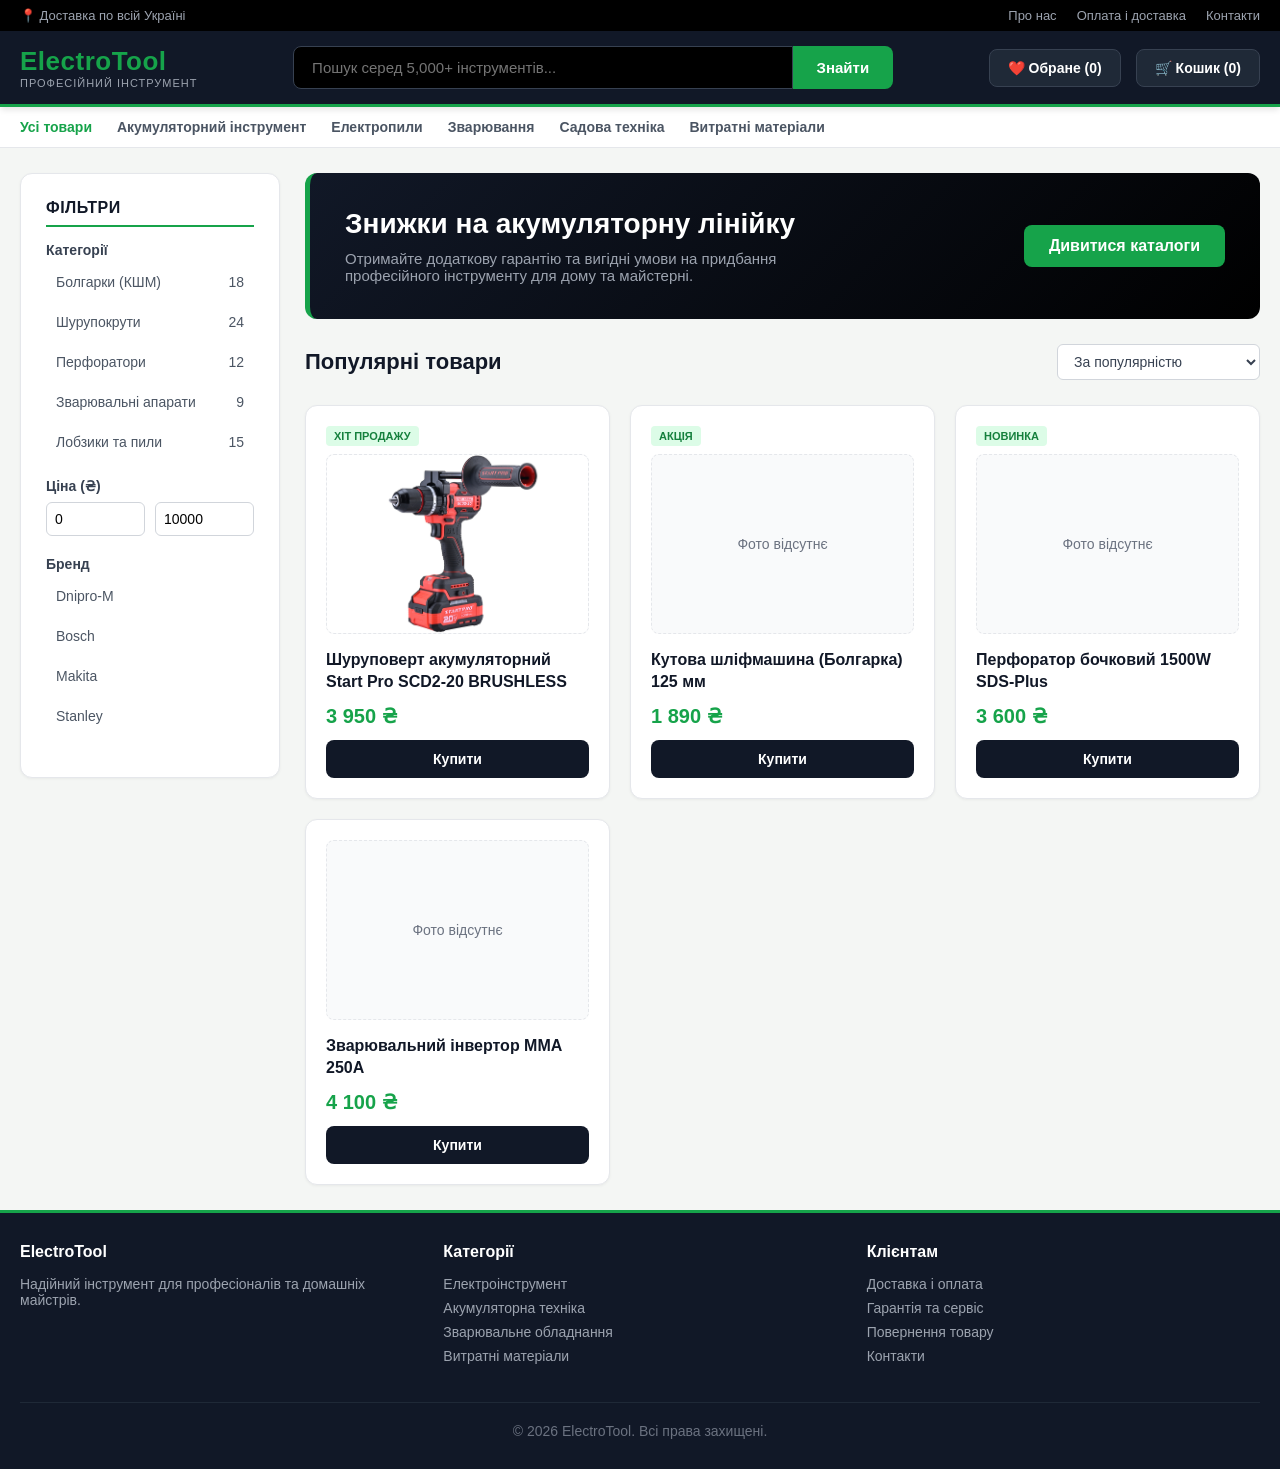
==== index.html @ 74cc7c4a "V1" ====
<!DOCTYPE html>
<html lang="uk">
<head>
  <meta charset="UTF-8">
  <meta name="viewport" content="width=device-width, initial-scale=1.0">
  <title>ElectroTool — Професійний електроінструмент</title>
  <link rel="stylesheet" href="style.css">
</head>
<body>

  <div class="top-bar">
    <span>📍 Доставка по всій Україні</span>
    <div class="top-bar-links">
      <a href="#">Про нас</a>
      <a href="#">Оплата і доставка</a>
      <a href="#">Контакти</a>
    </div>
  </div>

  <header>
    <div class="logo-block">
      <a href="#" class="logo">ElectroTool</a>
      <span class="logo-sub">Професійний інструмент</span>
    </div>
    
    <div class="search-bar">
      <input type="text" placeholder="Пошук серед 5,000+ інструментів...">
      <button type="button">Знайти</button>
    </div>

    <div class="header-actions">
      <a href="#" class="action-btn">❤️ Обране (0)</a>
      <a href="#" class="action-btn">🛒 Кошик (0)</a>
    </div>
  </header>

  <nav class="main-nav">
    <a href="#" class="active">Усі товари</a>
    <a href="#">Акумуляторний інструмент</a>
    <a href="#">Електропили</a>
    <a href="#">Зварювання</a>
    <a href="#">Садова техніка</a>
    <a href="#">Витратні матеріали</a>
  </nav>

  <div class="container">
    <aside>
      <h3>Фільтри</h3>
      
      <div class="filter-group">
        <label>Категорії</label>
        <ul class="category-list">
          <li><a href="#"><span>Болгарки (КШМ)</span> <span>18</span></a></li>
          <li><a href="#"><span>Шурупокрути</span> <span>24</span></a></li>
          <li><a href="#"><span>Перфоратори</span> <span>12</span></a></li>
          <li><a href="#"><span>Зварювальні апарати</span> <span>9</span></a></li>
          <li><a href="#"><span>Лобзики та пили</span> <span>15</span></a></li>
        </ul>
      </div>

      <div class="filter-group">
        <label>Ціна (₴)</label>
        <div class="price-inputs">
          <input type="number" placeholder="Від" value="0">
          <input type="number" placeholder="До" value="10000">
        </div>
      </div>

      <div class="filter-group">
        <label>Бренд</label>
        <ul class="category-list">
          <li><a href="#"><span>Dnipro-M</span></a></li>
          <li><a href="#"><span>Bosch</span></a></li>
          <li><a href="#"><span>Makita</span></a></li>
          <li><a href="#"><span>Stanley</span></a></li>
        </ul>
      </div>
    </aside>

    <div class="content-area">
      <div class="banner">
        <div class="banner-text">
          <h1>Знижки на акумуляторну лінійку</h1>
          <p>Отримайте додаткову гарантію та вигідні умови на придбання професійного інструменту для дому та майстерні.</p>
        </div>
        <a href="#" class="banner-btn">Дивитися каталоги</a>
      </div>

      <div class="catalog-header">
        <h2>Популярні товари</h2>
        <select class="sort-select">
          <option>За популярністю</option>
          <option>Від дешевих до дорогих</option>
          <option>Від дорогих до дешевих</option>
        </select>
      </div>

      <main class="catalog">
        <div class="product-card">
          <div>
            <div class="product-badge">Хіт продажу</div>
            <div class="product-image" data-images="/Images/product1.jpg, /Images/product1-2.jpg, /Images/product1-3.jpg, /Images/product1-4.jpg"></div>
            <div class="product-title">Шуруповерт акумуляторний Start Pro SCD2-20 BRUSHLESS</div>
          </div>
          <div class="product-footer">
            <div class="product-price">3 950 ₴</div>
            <button type="button" class="add-to-cart">Купити</button>
          </div>
        </div>

        <div class="product-card">
          <div>
            <div class="product-badge">Акція</div>
            <div class="product-image" data-images="/Images/product2.jpg"></div>
            <div class="product-title">Кутова шліфмашина (Болгарка) 125 мм</div>
          </div>
          <div class="product-footer">
            <div class="product-price">1 890 ₴</div>
            <button type="button" class="add-to-cart">Купити</button>
          </div>
        </div>

        <div class="product-card">
          <div>
            <div class="product-badge">Новинка</div>
            <div class="product-image" data-images="/Images/product3.jpg"></div>
            <div class="product-title">Перфоратор бочковий 1500W SDS-Plus</div>
          </div>
          <div class="product-footer">
            <div class="product-price">3 600 ₴</div>
            <button type="button" class="add-to-cart">Купити</button>
          </div>
        </div>

        <div class="product-card">
          <div>
            <div class="product-image" data-images="/Images/product4.jpg"></div>
            <div class="product-title">Зварювальний інвертор MMA 250A</div>
          </div>
          <div class="product-footer">
            <div class="product-price">4 100 ₴</div>
            <button type="button" class="add-to-cart">Купити</button>
          </div>
        </div>
      </main>
    </div>
  </div>

  <footer>
    <div class="footer-content">
      <div class="footer-column">
        <h4>ElectroTool</h4>
        <p>Надійний інструмент для професіоналів та домашніх майстрів.</p>
      </div>
      <div class="footer-column">
        <h4>Категорії</h4>
        <ul>
          <li><a href="#">Електроінструмент</a></li>
          <li><a href="#">Акумуляторна техніка</a></li>
          <li><a href="#">Зварювальне обладнання</a></li>
          <li><a href="#">Витратні матеріали</a></li>
        </ul>
      </div>
      <div class="footer-column">
        <h4>Клієнтам</h4>
        <ul>
          <li><a href="#">Доставка і оплата</a></li>
          <li><a href="#">Гарантія та сервіс</a></li>
          <li><a href="#">Повернення товару</a></li>
          <li><a href="#">Контакти</a></li>
        </ul>
      </div>
    </div>
    <div class="footer-bottom">
      &copy; 2026 ElectroTool. Всі права захищені.
    </div>
  </footer>

  <script src="script.js"></script>
</body>
</html>
---- style.css ----
* {
  box-sizing: border-box;
  margin: 0;
  padding: 0;
}

body {
  font-family: Arial, sans-serif;
  background-color: #f4f6f4;
  color: #111827;
  display: flex;
  flex-direction: column;
  min-height: 100vh;
}

.top-bar {
  background-color: #000000;
  color: #9ca3af;
  font-size: 13px;
  padding: 8px 20px;
  display: flex;
  justify-content: space-between;
  align-items: center;
}

.top-bar-links {
  display: flex;
  gap: 20px;
}

.top-bar-links a {
  color: #9ca3af;
  text-decoration: none;
}

.top-bar-links a:hover {
  color: #ffffff;
}

header {
  background-color: #111827;
  color: #ffffff;
  padding: 15px 20px;
  display: flex;
  justify-content: space-between;
  align-items: center;
  position: sticky;
  top: 0;
  z-index: 100;
  box-shadow: 0 4px 6px -1px rgba(0,0,0,0.1);
  border-bottom: 3px solid #16a34a;
}

.logo-block {
  display: flex;
  flex-direction: column;
}

.logo {
  font-size: 26px;
  font-weight: bold;
  color: #16a34a;
  text-decoration: none;
  letter-spacing: 0.5px;
}

.logo-sub {
  font-size: 11px;
  color: #9ca3af;
  text-transform: uppercase;
  letter-spacing: 1px;
}

.search-bar {
  display: flex;
  flex: 1;
  max-width: 600px;
  margin: 0 20px;
}

.search-bar input {
  width: 100%;
  padding: 12px 18px;
  border: 1px solid #374151;
  border-radius: 8px 0 0 8px;
  outline: none;
  background-color: #000000;
  color: #ffffff;
  font-size: 15px;
}

.search-bar button {
  padding: 12px 24px;
  border: none;
  background-color: #16a34a;
  color: #ffffff;
  font-weight: bold;
  border-radius: 0 8px 8px 0;
  cursor: pointer;
  font-size: 15px;
  transition: background-color 0.2s;
}

.search-bar button:hover {
  background-color: #15803d;
}

.header-actions {
  display: flex;
  gap: 15px;
}

.action-btn {
  background-color: #1f2937;
  color: #ffffff;
  padding: 10px 18px;
  border-radius: 8px;
  text-decoration: none;
  font-weight: bold;
  font-size: 14px;
  display: flex;
  align-items: center;
  gap: 8px;
  border: 1px solid #374151;
  transition: background-color 0.2s;
}

.action-btn:hover {
  background-color: #374151;
}

.main-nav {
  background-color: #ffffff;
  border-bottom: 1px solid #e5e7eb;
  padding: 12px 20px;
  display: flex;
  gap: 25px;
}

.main-nav a {
  color: #4b5563;
  text-decoration: none;
  font-weight: 600;
  font-size: 14px;
}

.main-nav a:hover, .main-nav a.active {
  color: #16a34a;
}

.container {
  display: grid;
  grid-template-columns: 260px 1fr;
  gap: 25px;
  padding: 25px 20px;
  max-width: 100%;
  margin: 0;
  width: 100%;
  flex: 1;
}

aside {
  background-color: #ffffff;
  padding: 25px;
  border-radius: 12px;
  border: 1px solid #e5e7eb;
  height: fit-content;
  box-shadow: 0 1px 3px rgba(0,0,0,0.05);
}

aside h3 {
  font-size: 16px;
  margin-bottom: 15px;
  color: #111827;
  text-transform: uppercase;
  letter-spacing: 0.5px;
  border-bottom: 2px solid #16a34a;
  padding-bottom: 8px;
}

.filter-group {
  margin-bottom: 20px;
}

.filter-group label {
  display: block;
  font-size: 14px;
  font-weight: bold;
  margin-bottom: 8px;
  color: #374151;
}

.category-list {
  list-style: none;
}

.category-list li {
  margin-bottom: 8px;
}

.category-list a {
  color: #4b5563;
  text-decoration: none;
  font-size: 14px;
  display: flex;
  justify-content: space-between;
  padding: 8px 10px;
  border-radius: 6px;
  transition: background-color 0.2s;
}

.category-list a:hover {
  background-color: #f0fdf4;
  color: #16a34a;
}

.price-inputs {
  display: flex;
  gap: 10px;
}

.price-inputs input {
  width: 100%;
  padding: 8px;
  border: 1px solid #d1d5db;
  border-radius: 6px;
  outline: none;
  font-size: 14px;
}

.content-area {
  display: flex;
  flex-direction: column;
  gap: 25px;
}

.banner {
  background: linear-gradient(135deg, #111827 0%, #000000 100%);
  color: #ffffff;
  padding: 35px;
  border-radius: 12px;
  display: flex;
  justify-content: space-between;
  align-items: center;
  border-left: 5px solid #16a34a;
}

.banner-text h1 {
  font-size: 28px;
  margin-bottom: 10px;
  color: #ffffff;
}

.banner-text p {
  color: #9ca3af;
  font-size: 15px;
  max-width: 500px;
}

.banner-btn {
  background-color: #16a34a;
  color: #ffffff;
  padding: 12px 25px;
  border-radius: 8px;
  text-decoration: none;
  font-weight: bold;
  white-space: nowrap;
  transition: background-color 0.2s;
}

.banner-btn:hover {
  background-color: #15803d;
}

.catalog-header {
  display: flex;
  justify-content: space-between;
  align-items: center;
}

.catalog-header h2 {
  font-size: 22px;
  color: #111827;
}

.sort-select {
  padding: 8px 12px;
  border: 1px solid #d1d5db;
  border-radius: 6px;
  background-color: #ffffff;
  color: #374151;
  font-size: 14px;
  outline: none;
}

.catalog {
  display: grid;
  grid-template-columns: repeat(auto-fill, minmax(240px, 1fr));
  gap: 20px;
}

.product-card {
  background-color: #ffffff;
  border-radius: 12px;
  padding: 20px;
  border: 1px solid #e5e7eb;
  display: flex;
  flex-direction: column;
  justify-content: space-between;
  box-shadow: 0 1px 3px rgba(0,0,0,0.05);
  transition: transform 0.2s, box-shadow 0.2s;
}

.product-card:hover {
  transform: translateY(-3px);
  box-shadow: 0 10px 15px -3px rgba(0,0,0,0.1);
}

.product-image {
  position: relative;
  width: 100%;
  height: 180px;
  background-color: #f9fafb;
  border-radius: 8px;
  margin-bottom: 15px;
  overflow: hidden;
  display: flex;
  align-items: center;
  justify-content: center;
  border: 1px dashed #e5e7eb;
}

.product-image img {
  width: 100%;
  height: 100%;
  object-fit: cover;
  object-position: center;
  display: block;
}

.product-image-placeholder {
  color: #6b7280;
  font-size: 14px;
  font-weight: 500;
  text-align: center;
  width: 100%;
}

.slider-btn {
  position: absolute;
  top: 50%;
  transform: translateY(-50%);
  background-color: rgba(17, 24, 39, 0.7);
  color: #ffffff;
  border: none;
  width: 28px;
  height: 28px;
  border-radius: 50%;
  cursor: pointer;
  display: flex;
  align-items: center;
  justify-content: center;
  font-size: 14px;
  opacity: 0;
  transition: opacity 0.2s, background-color 0.2s;
  z-index: 2;
  user-select: none;
}

.product-image:hover .slider-btn {
  opacity: 1;
}

.slider-btn:hover {
  background-color: #16a34a;
}

.slider-btn.prev {
  left: 6px;
}

.slider-btn.next {
  right: 6px;
}

.product-badge {
  background-color: #dcfce7;
  color: #15803d;
  font-size: 11px;
  font-weight: bold;
  padding: 4px 8px;
  border-radius: 4px;
  width: fit-content;
  margin-bottom: 8px;
  text-transform: uppercase;
}

.product-title {
  font-size: 16px;
  font-weight: bold;
  margin-bottom: 10px;
  color: #111827;
  line-height: 1.4;
}

.product-footer {
  display: flex;
  flex-direction: column;
  gap: 12px;
  margin-top: auto;
}

.product-price {
  font-size: 20px;
  font-weight: bold;
  color: #16a34a;
}

.add-to-cart {
  width: 100%;
  padding: 11px;
  background-color: #111827;
  color: #ffffff;
  border: none;
  border-radius: 8px;
  font-weight: bold;
  cursor: pointer;
  font-size: 14px;
  transition: background-color 0.2s;
}

.add-to-cart:hover {
  background-color: #16a34a;
}

/* Модуль кошика */
.cart-modal-overlay {
  position: fixed;
  top: 0;
  left: 0;
  width: 100%;
  height: 100%;
  background-color: rgba(0, 0, 0, 0.6);
  display: flex;
  justify-content: center;
  align-items: center;
  z-index: 1000;
}

.cart-modal-content {
  background-color: #ffffff;
  width: 100%;
  max-width: 450px;
  border-radius: 12px;
  padding: 20px;
  box-shadow: 0 10px 25px rgba(0,0,0,0.2);
  display: flex;
  flex-direction: column;
  gap: 15px;
  color: #111827;
}

.cart-modal-header {
  display: flex;
  justify-content: space-between;
  align-items: center;
  border-bottom: 1px solid #e5e7eb;
  padding-bottom: 10px;
}

.cart-modal-header h3 {
  font-size: 18px;
}

.close-btn {
  background: none;
  border: none;
  font-size: 24px;
  cursor: pointer;
  color: #6b7280;
}

.cart-modal-body {
  max-height: 250px;
  overflow-y: auto;
}

#cart-items-list {
  list-style: none;
  display: flex;
  flex-direction: column;
  gap: 10px;
}

.cart-item {
  display: flex;
  justify-content: space-between;
  align-items: center;
  padding: 8px 10px;
  background-color: #f9fafb;
  border-radius: 6px;
  font-size: 14px;
}

.cart-item-remove {
  background: none;
  border: none;
  color: #dc2626;
  cursor: pointer;
  font-weight: bold;
}

.cart-modal-footer {
  border-top: 1px solid #e5e7eb;
  padding-top: 15px;
  display: flex;
  flex-direction: column;
  gap: 12px;
}

.cart-total {
  font-size: 16px;
  font-weight: bold;
  text-align: right;
}

.checkout-btn {
  width: 100%;
  padding: 11px;
  background-color: #16a34a;
  color: #ffffff;
  border: none;
  border-radius: 8px;
  font-weight: bold;
  cursor: pointer;
}

.checkout-btn:hover {
  background-color: #15803d;
}

footer {
  background-color: #111827;
  color: #9ca3af;
  padding: 30px 20px;
  margin-top: auto;
  font-size: 14px;
  border-top: 3px solid #16a34a;
}

.footer-content {
  max-width: 100%;
  margin: 0 auto;
  display: grid;
  grid-template-columns: repeat(auto-fit, minmax(220px, 1fr));
  gap: 30px;
  margin-bottom: 30px;
}

.footer-column h4 {
  color: #ffffff;
  font-size: 16px;
  margin-bottom: 15px;
}

.footer-column ul {
  list-style: none;
}

.footer-column ul li {
  margin-bottom: 8px;
}

.footer-column ul a {
  color: #9ca3af;
  text-decoration: none;
}

.footer-column ul a:hover {
  color: #ffffff;
}

.footer-bottom {
  max-width: 100%;
  margin: 0 auto;
  text-align: center;
  border-top: 1px solid #1f2937;
  padding-top: 20px;
  color: #6b7280;
}

@media (max-width: 900px) {
  .container {
    grid-template-columns: 1fr;
    padding: 15px 10px;
  }

  header {
    flex-direction: column;
    gap: 15px;
    padding: 15px 10px;
  }

  .search-bar {
    width: 100%;
    margin: 0;
  }

  .banner {
    flex-direction: column;
    gap: 20px;
    text-align: center;
  }

  .banner-text p {
    max-width: 100%;
  }
}
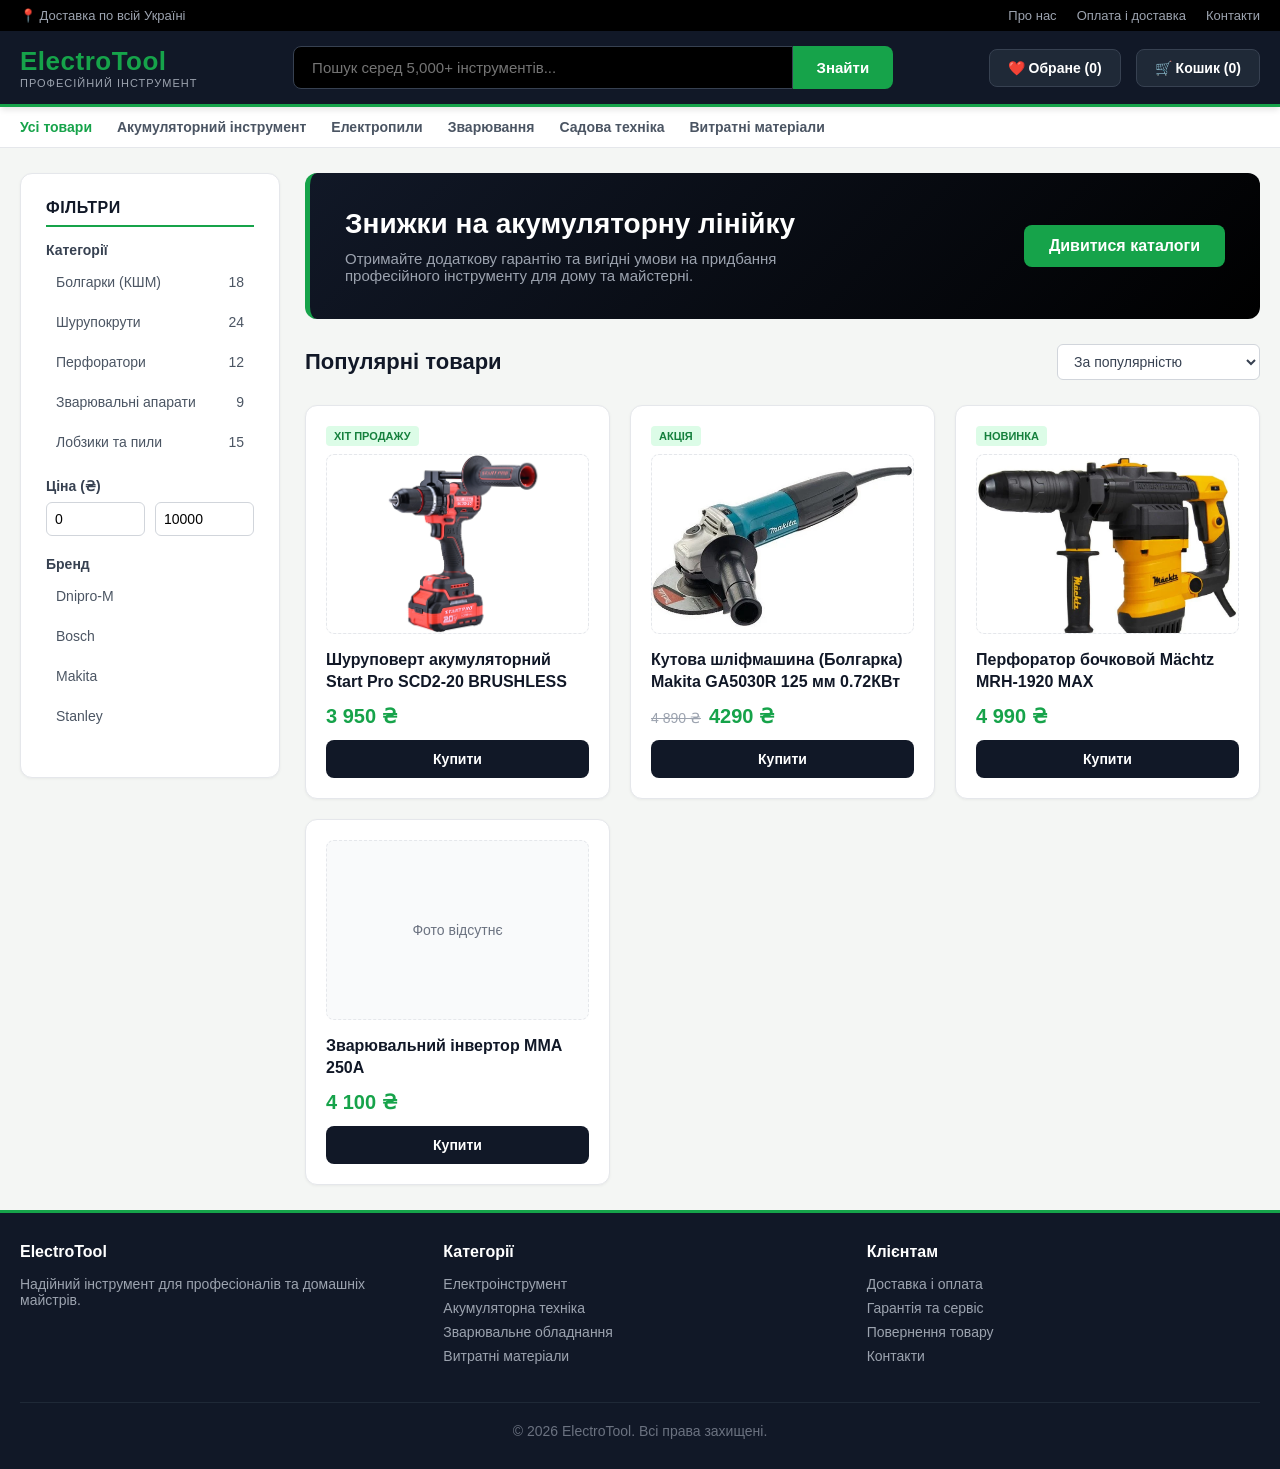
==== commit 21ff0d5c: "V2" ====
--- a/index.html
+++ b/index.html
@@ -111,11 +111,14 @@
         <div class="product-card">
           <div>
             <div class="product-badge">Акція</div>
-            <div class="product-image" data-images="/Images/product2.jpg"></div>
-            <div class="product-title">Кутова шліфмашина (Болгарка) 125 мм</div>
+            <div class="product-image" data-images="/Images/product2.webp, /Images/product2-2.webp, /Images/product2-3.webp, /Images/product2-4.webp"></div>
+            <div class="product-title">Кутова шліфмашина (Болгарка)  Makita GA5030R 125 мм 0.72КВт</div>
           </div>
           <div class="product-footer">
-            <div class="product-price">1 890 ₴</div>
+            <div class="price-block">
+              <span class="old-price">4 890 ₴</span>
+              <div class="product-price">4290 ₴</div>
+            </div>
             <button type="button" class="add-to-cart">Купити</button>
           </div>
         </div>
@@ -123,11 +126,11 @@
         <div class="product-card">
           <div>
             <div class="product-badge">Новинка</div>
-            <div class="product-image" data-images="/Images/product3.jpg"></div>
-            <div class="product-title">Перфоратор бочковий 1500W SDS-Plus</div>
+            <div class="product-image" data-images="/Images/product3.webp, /Images/product3-2.webp, /Images/product3-3.jpg, /Images/product3-4.webp"></div>
+            <div class="product-title">Перфоратор бочковой Mächtz MRH-1920 MAX</div>
           </div>
           <div class="product-footer">
-            <div class="product-price">3 600 ₴</div>
+            <div class="product-price">4 990 ₴</div>
             <button type="button" class="add-to-cart">Купити</button>
           </div>
         </div>
--- a/style.css
+++ b/style.css
@@ -410,6 +410,19 @@
   margin-top: auto;
 }
 
+/* Стилі для акційної та закресленої ціни */
+.price-block {
+  display: flex;
+  align-items: baseline;
+  gap: 8px;
+}
+
+.old-price {
+  font-size: 14px;
+  color: #9ca3af;
+  text-decoration: line-through;
+}
+
 .product-price {
   font-size: 20px;
   font-weight: bold;
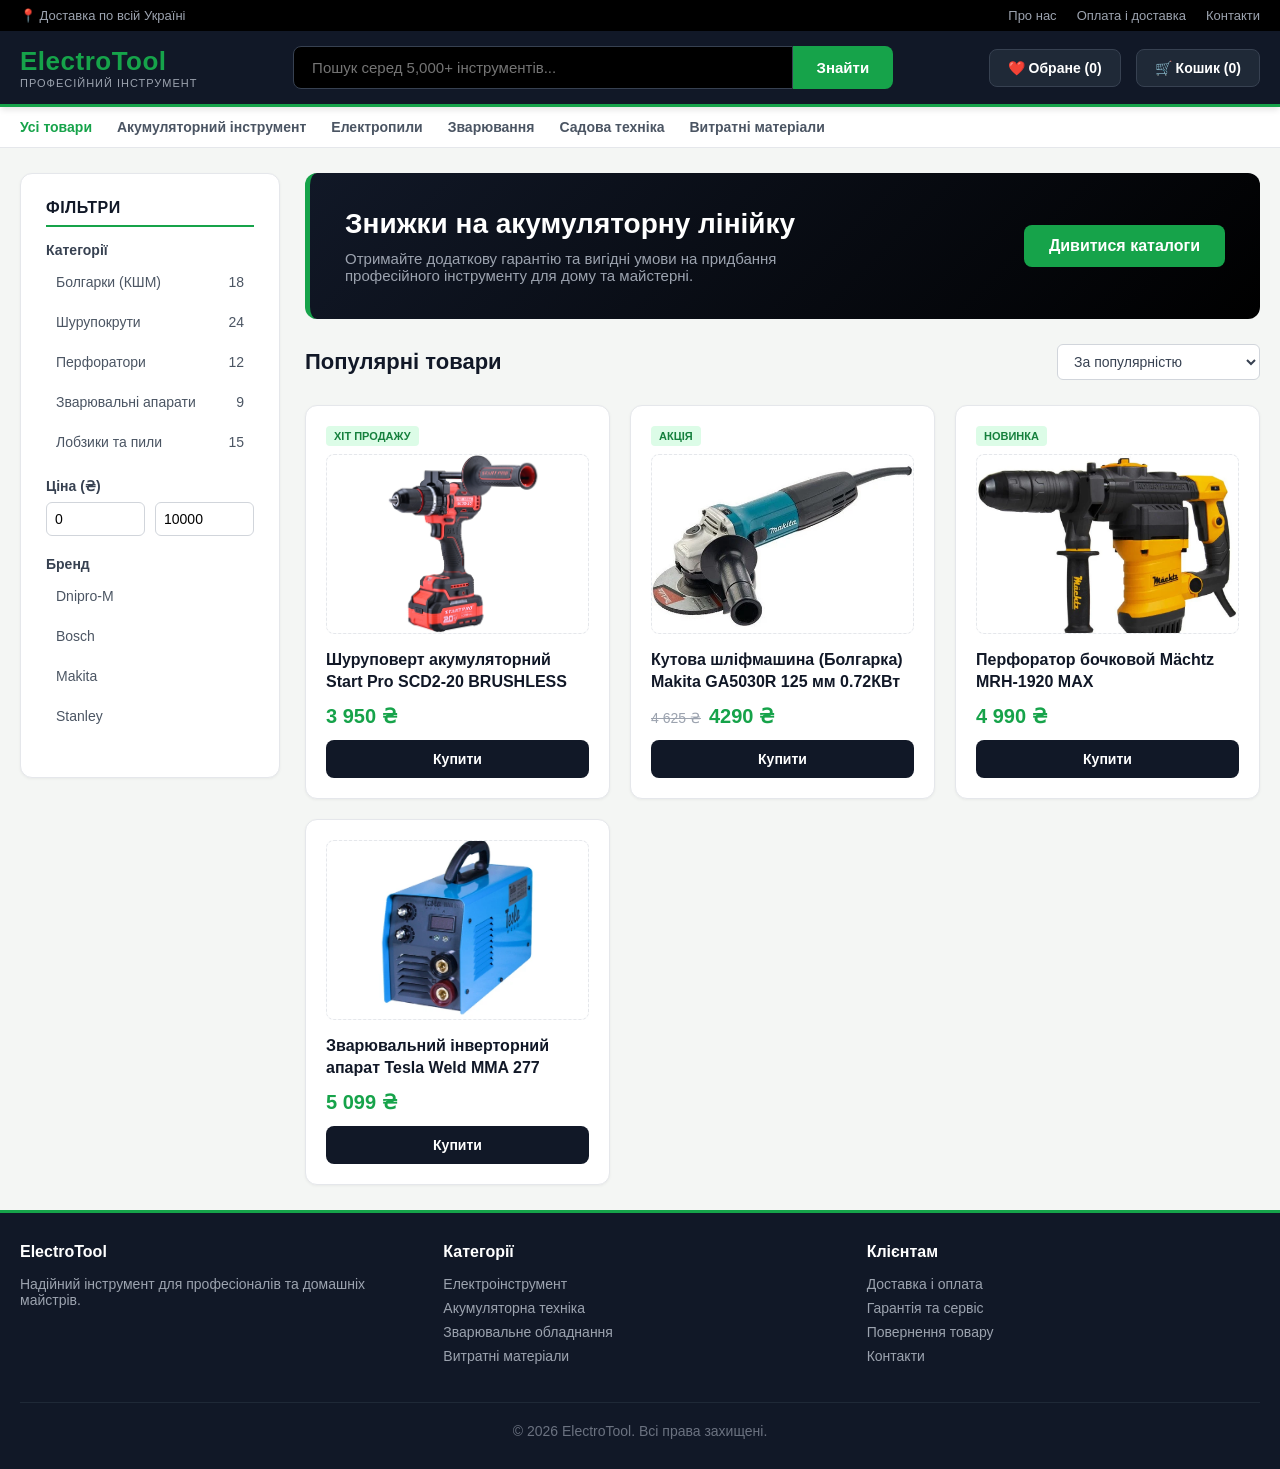
==== commit f85c6160: "Нові товари!" ====
--- a/index.html
+++ b/index.html
@@ -116,7 +116,7 @@
           </div>
           <div class="product-footer">
             <div class="price-block">
-              <span class="old-price">4 890 ₴</span>
+              <span class="old-price">4 625 ₴</span>
               <div class="product-price">4290 ₴</div>
             </div>
             <button type="button" class="add-to-cart">Купити</button>
@@ -137,11 +137,11 @@
 
         <div class="product-card">
           <div>
-            <div class="product-image" data-images="/Images/product4.jpg"></div>
-            <div class="product-title">Зварювальний інвертор MMA 250A</div>
+            <div class="product-image" data-images="/Images/product4.webp, /Images/product4-2.webp, /Images/product4-3.webp, /Images/product4-4.webp, /Images/product4-5.webp"></div>
+            <div class="product-title">Зварювальний інверторний апарат Tesla Weld MMA 277</div>
           </div>
           <div class="product-footer">
-            <div class="product-price">4 100 ₴</div>
+            <div class="product-price">5 099 ₴</div>
             <button type="button" class="add-to-cart">Купити</button>
           </div>
         </div>
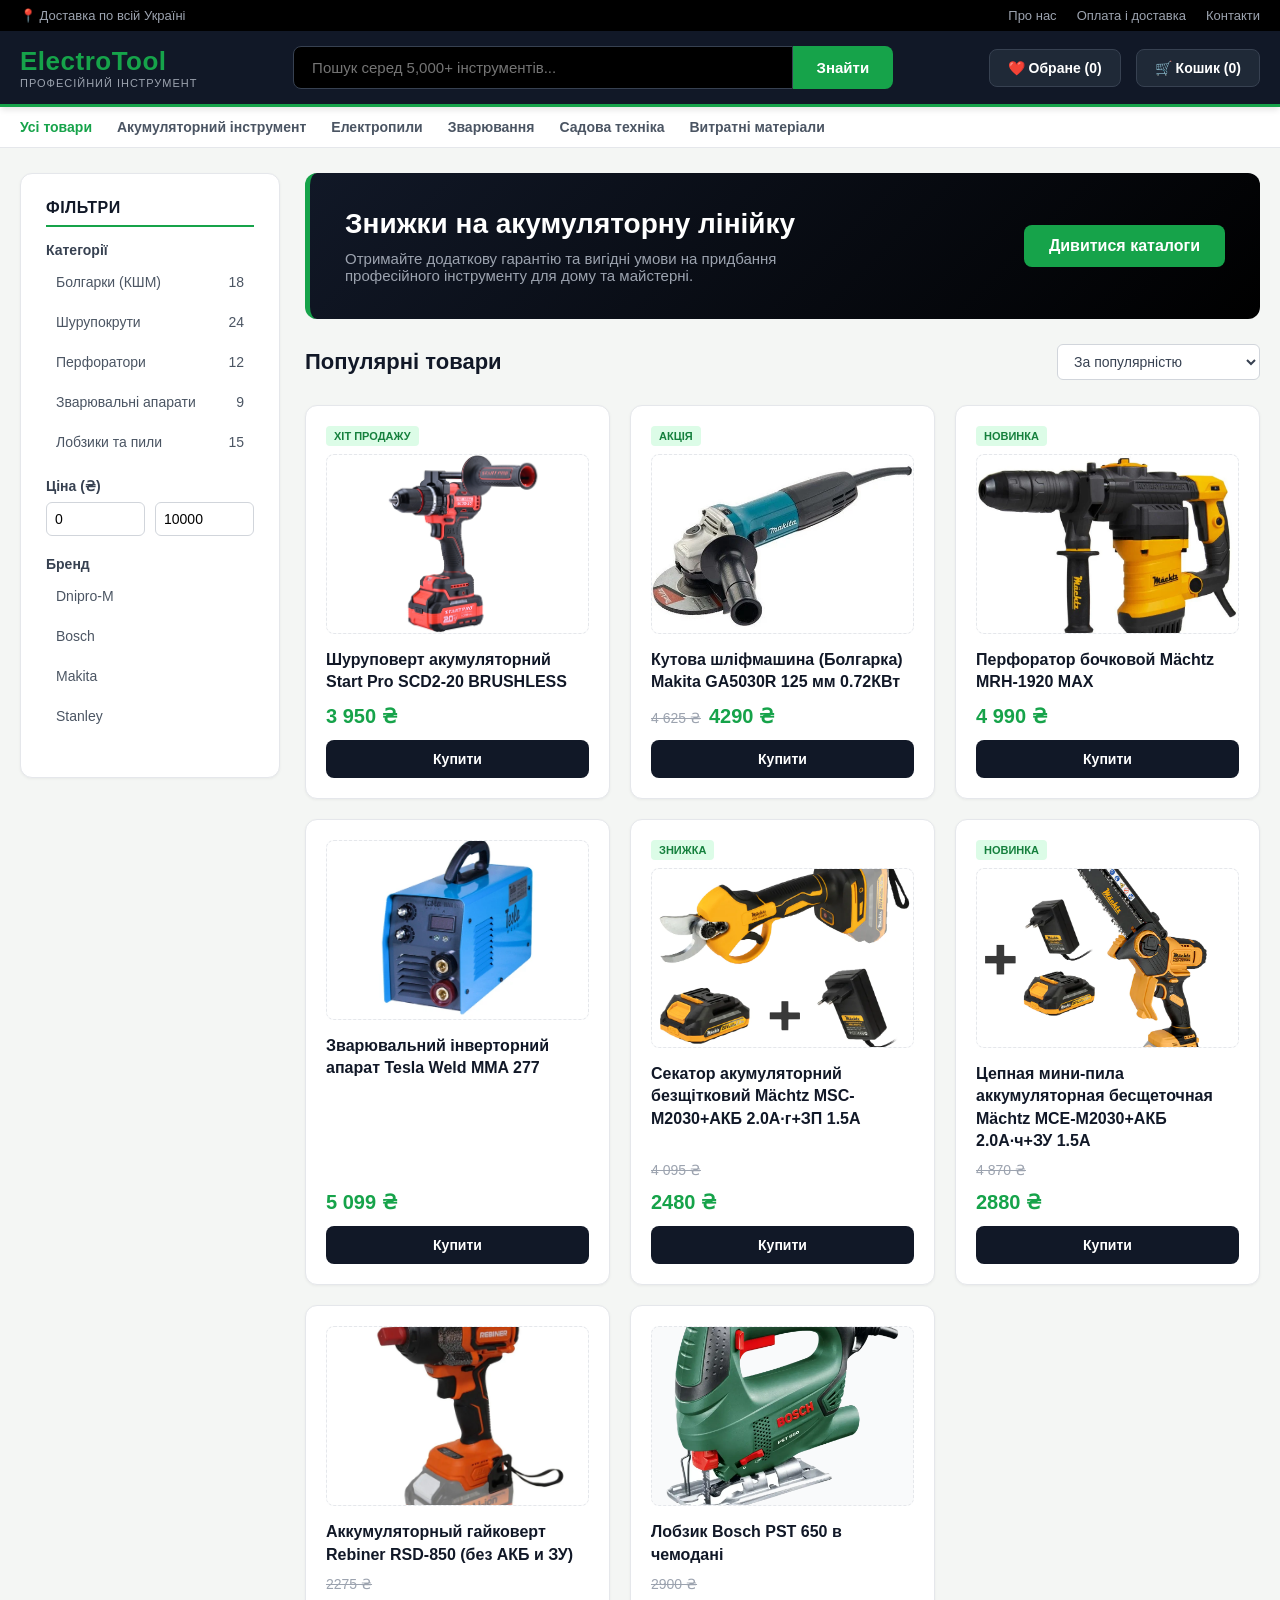
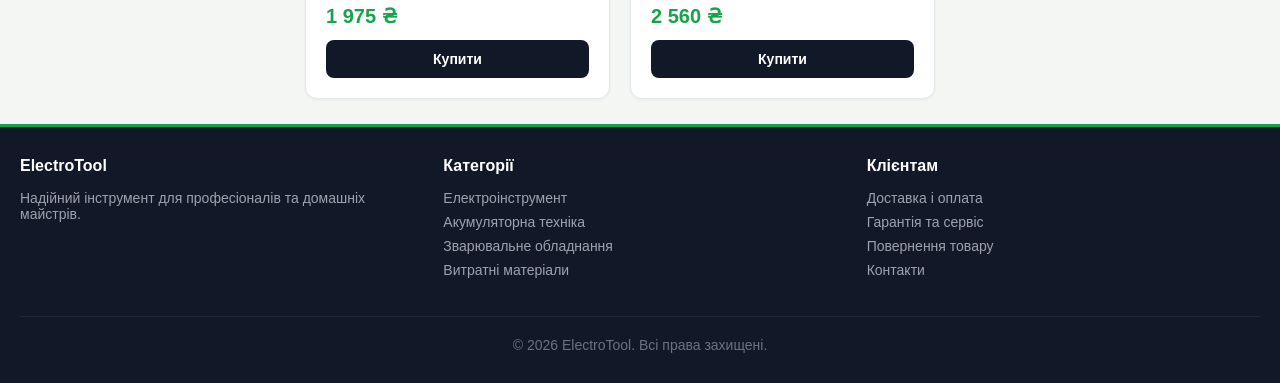
==== commit 7eedffbb: "V4" ====
--- a/index.html
+++ b/index.html
@@ -143,12 +143,65 @@
           <div class="product-footer">
             <div class="product-price">5 099 ₴</div>
             <button type="button" class="add-to-cart">Купити</button>
-          </div>
-        </div>
+            
+          </div>
+        </div>
+
+ <div class="product-card">
+          <div>
+            <div class="product-badge">Знижка</div>
+            <div class="product-image" data-images="/Images/product5.webp, /Images/product5-2.webp, /Images/product5-3.webp, /Images/product5-4.webp, /Images/product5-5.webp"></div>
+            <div class="product-title">Секатор акумуляторний безщітковий Mächtz MSC-M2030+АКБ 2.0А·г+ЗП 1.5А</div>
+          </div>
+          <div class="product-footer">
+            <span class="old-price">4 095 ₴</span>
+              <div class="product-price">2480 ₴</div>
+            <button type="button" class="add-to-cart">Купити</button>
+          </div>
+        </div>
+
+ <div class="product-card">
+          <div>
+            <div class="product-badge">Новинка</div>
+            <div class="product-image" data-images="/Images/product6.webp, /Images/product6-2.webp, /Images/product6-3.webp, /Images/product6-4.webp, /Images/product6-5.webp, /Images/product6-6.webp"></div>
+            <div class="product-title">Цепная мини-пила аккумуляторная бесщеточная Mächtz MCE-M2030+АКБ 2.0А·ч+ЗУ 1.5А</div>
+          </div>
+          <div class="product-footer">
+            <span class="old-price">4 870 ₴</span>
+              <div class="product-price">2880 ₴</div>
+            <button type="button" class="add-to-cart">Купити</button>
+          </div>
+        </div>
+
+<div class="product-card">
+          <div>
+            <div class="product-image" data-images="/Images/product7.webp, /Images/product7-2.webp, /Images/product7-3.webp, /Images/product7-4.webp, /Images/product7-5.webp"></div>
+            <div class="product-title">Аккумуляторный гайковерт Rebiner RSD-850 (без АКБ и ЗУ)</div>
+          </div>
+          <div class="product-footer">
+            <span class="old-price">2275 ₴</span>
+              <div class="product-price">1 975 ₴</div>
+            <button type="button" class="add-to-cart">Купити</button>
+          </div>
+        </div>
+
+<div class="product-card">
+          <div>
+            <div class="product-image" data-images="/Images/product8.webp"></div>
+            <div class="product-title">Лобзик Bosch PST 650 в чемодані</div>
+          </div>
+          <div class="product-footer">
+            <span class="old-price">2900 ₴</span>
+              <div class="product-price">2 560 ₴</div>
+            <button type="button" class="add-to-cart">Купити</button>
+          </div>
+        </div>
+
       </main>
     </div>
   </div>
-
+  
+  
   <footer>
     <div class="footer-content">
       <div class="footer-column">
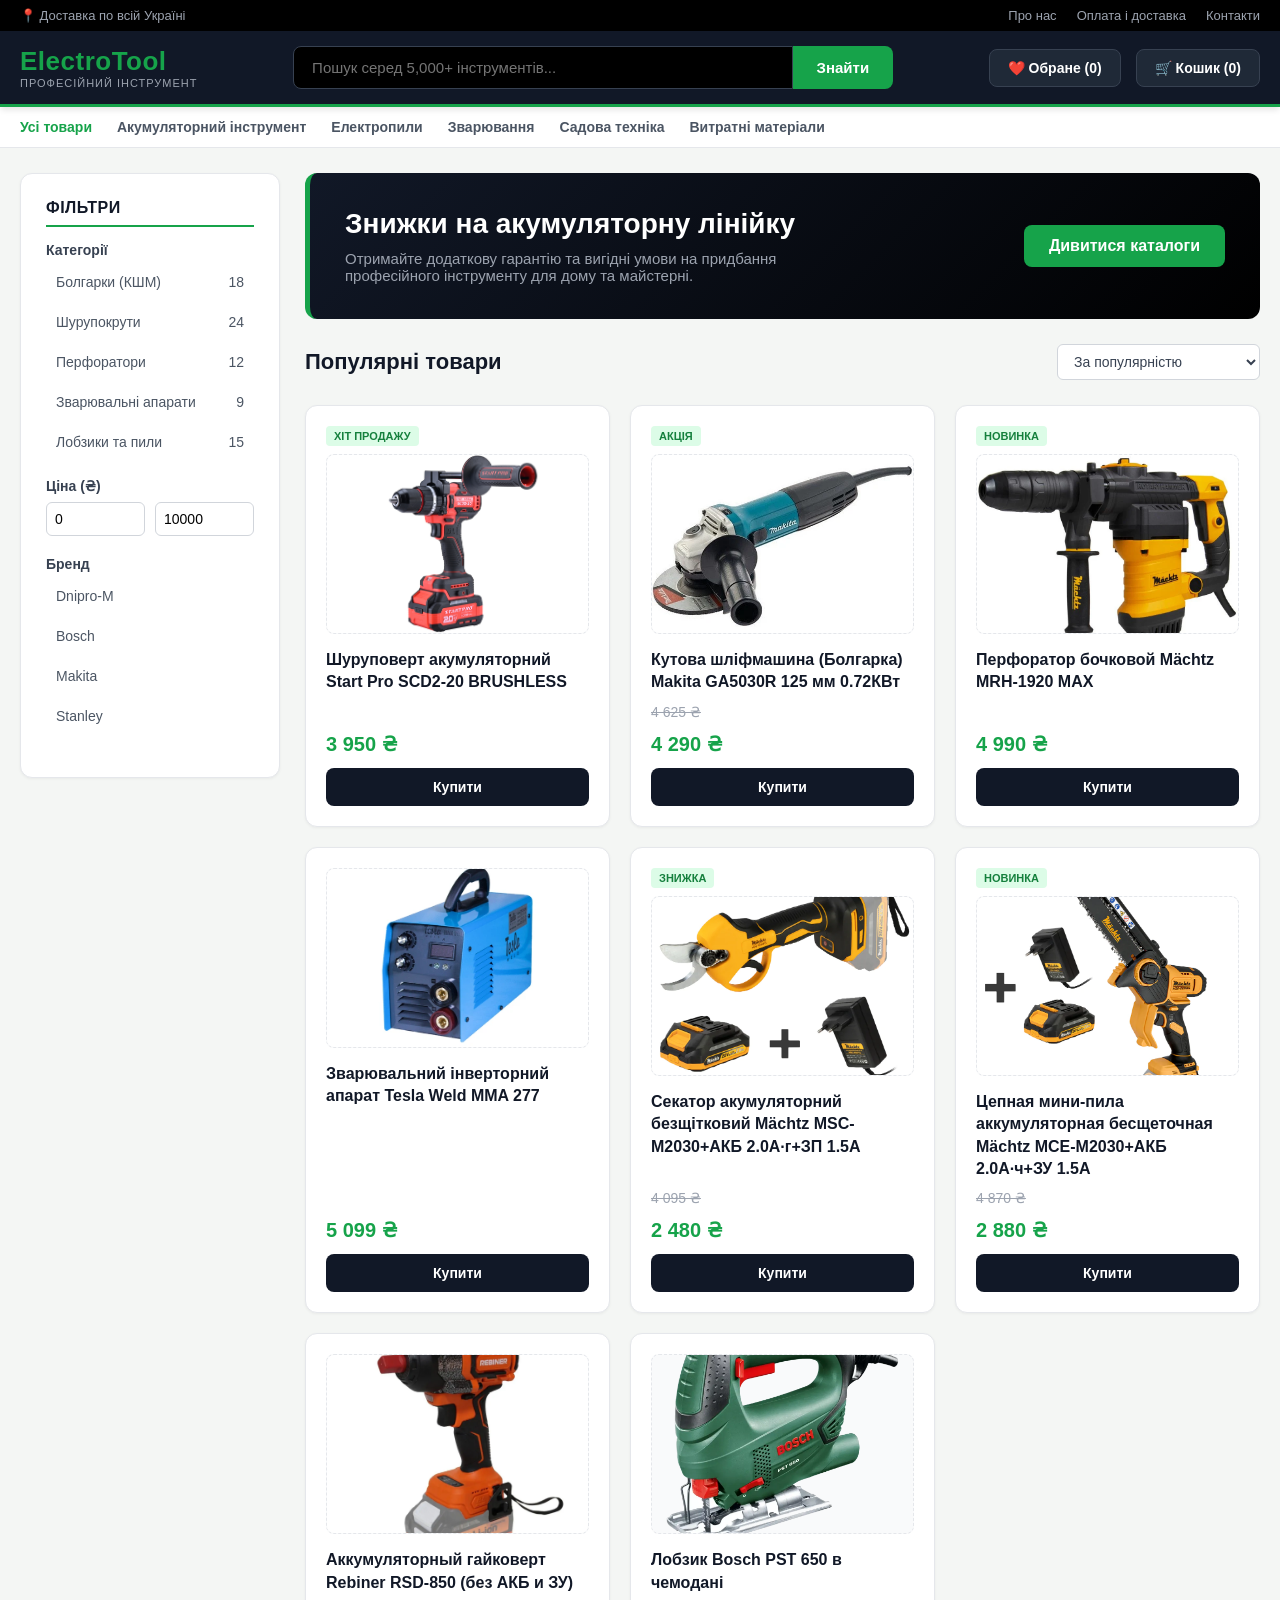
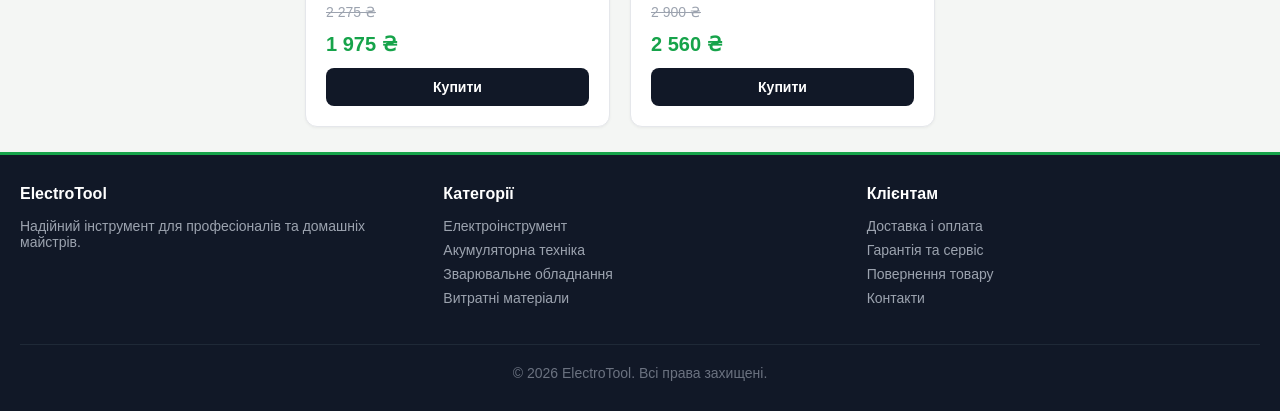
==== commit 0964f426: "template product added" ====
--- a/index.html
+++ b/index.html
@@ -95,109 +95,8 @@
         </select>
       </div>
 
-      <main class="catalog">
-        <div class="product-card">
-          <div>
-            <div class="product-badge">Хіт продажу</div>
-            <div class="product-image" data-images="/Images/product1.jpg, /Images/product1-2.jpg, /Images/product1-3.jpg, /Images/product1-4.jpg"></div>
-            <div class="product-title">Шуруповерт акумуляторний Start Pro SCD2-20 BRUSHLESS</div>
-          </div>
-          <div class="product-footer">
-            <div class="product-price">3 950 ₴</div>
-            <button type="button" class="add-to-cart">Купити</button>
-          </div>
-        </div>
-
-        <div class="product-card">
-          <div>
-            <div class="product-badge">Акція</div>
-            <div class="product-image" data-images="/Images/product2.webp, /Images/product2-2.webp, /Images/product2-3.webp, /Images/product2-4.webp"></div>
-            <div class="product-title">Кутова шліфмашина (Болгарка)  Makita GA5030R 125 мм 0.72КВт</div>
-          </div>
-          <div class="product-footer">
-            <div class="price-block">
-              <span class="old-price">4 625 ₴</span>
-              <div class="product-price">4290 ₴</div>
-            </div>
-            <button type="button" class="add-to-cart">Купити</button>
-          </div>
-        </div>
-
-        <div class="product-card">
-          <div>
-            <div class="product-badge">Новинка</div>
-            <div class="product-image" data-images="/Images/product3.webp, /Images/product3-2.webp, /Images/product3-3.jpg, /Images/product3-4.webp"></div>
-            <div class="product-title">Перфоратор бочковой Mächtz MRH-1920 MAX</div>
-          </div>
-          <div class="product-footer">
-            <div class="product-price">4 990 ₴</div>
-            <button type="button" class="add-to-cart">Купити</button>
-          </div>
-        </div>
-
-        <div class="product-card">
-          <div>
-            <div class="product-image" data-images="/Images/product4.webp, /Images/product4-2.webp, /Images/product4-3.webp, /Images/product4-4.webp, /Images/product4-5.webp"></div>
-            <div class="product-title">Зварювальний інверторний апарат Tesla Weld MMA 277</div>
-          </div>
-          <div class="product-footer">
-            <div class="product-price">5 099 ₴</div>
-            <button type="button" class="add-to-cart">Купити</button>
-            
-          </div>
-        </div>
-
- <div class="product-card">
-          <div>
-            <div class="product-badge">Знижка</div>
-            <div class="product-image" data-images="/Images/product5.webp, /Images/product5-2.webp, /Images/product5-3.webp, /Images/product5-4.webp, /Images/product5-5.webp"></div>
-            <div class="product-title">Секатор акумуляторний безщітковий Mächtz MSC-M2030+АКБ 2.0А·г+ЗП 1.5А</div>
-          </div>
-          <div class="product-footer">
-            <span class="old-price">4 095 ₴</span>
-              <div class="product-price">2480 ₴</div>
-            <button type="button" class="add-to-cart">Купити</button>
-          </div>
-        </div>
-
- <div class="product-card">
-          <div>
-            <div class="product-badge">Новинка</div>
-            <div class="product-image" data-images="/Images/product6.webp, /Images/product6-2.webp, /Images/product6-3.webp, /Images/product6-4.webp, /Images/product6-5.webp, /Images/product6-6.webp"></div>
-            <div class="product-title">Цепная мини-пила аккумуляторная бесщеточная Mächtz MCE-M2030+АКБ 2.0А·ч+ЗУ 1.5А</div>
-          </div>
-          <div class="product-footer">
-            <span class="old-price">4 870 ₴</span>
-              <div class="product-price">2880 ₴</div>
-            <button type="button" class="add-to-cart">Купити</button>
-          </div>
-        </div>
-
-<div class="product-card">
-          <div>
-            <div class="product-image" data-images="/Images/product7.webp, /Images/product7-2.webp, /Images/product7-3.webp, /Images/product7-4.webp, /Images/product7-5.webp"></div>
-            <div class="product-title">Аккумуляторный гайковерт Rebiner RSD-850 (без АКБ и ЗУ)</div>
-          </div>
-          <div class="product-footer">
-            <span class="old-price">2275 ₴</span>
-              <div class="product-price">1 975 ₴</div>
-            <button type="button" class="add-to-cart">Купити</button>
-          </div>
-        </div>
-
-<div class="product-card">
-          <div>
-            <div class="product-image" data-images="/Images/product8.webp"></div>
-            <div class="product-title">Лобзик Bosch PST 650 в чемодані</div>
-          </div>
-          <div class="product-footer">
-            <span class="old-price">2900 ₴</span>
-              <div class="product-price">2 560 ₴</div>
-            <button type="button" class="add-to-cart">Купити</button>
-          </div>
-        </div>
-
-      </main>
+      <main class="catalog" id="catalog"></main>
+      <noscript>Для перегляду каталогу увімкніть JavaScript.</noscript>
     </div>
   </div>
   
@@ -232,6 +131,8 @@
     </div>
   </footer>
 
+  <script src="products.js"></script>
+  <script src="catalog.js"></script>
   <script src="script.js"></script>
 </body>
 </html>
--- a/style.css
+++ b/style.css
@@ -3,6 +3,12 @@
   margin: 0;
   padding: 0;
 }
+
+.product-title { display: block; text-decoration: none; }
+a.product-title:hover { color: #15803d; text-decoration: underline; }
+.product-image > a { display: block; width: 100%; height: 100%; }
+.slider-btn:focus-visible, .product-image:focus-within .slider-btn { opacity: 1; }
+.main-nav { flex-wrap: wrap; }
 
 body {
   font-family: Arial, sans-serif;
@@ -628,4 +634,4 @@
   .banner-text p {
     max-width: 100%;
   }
-}+}
